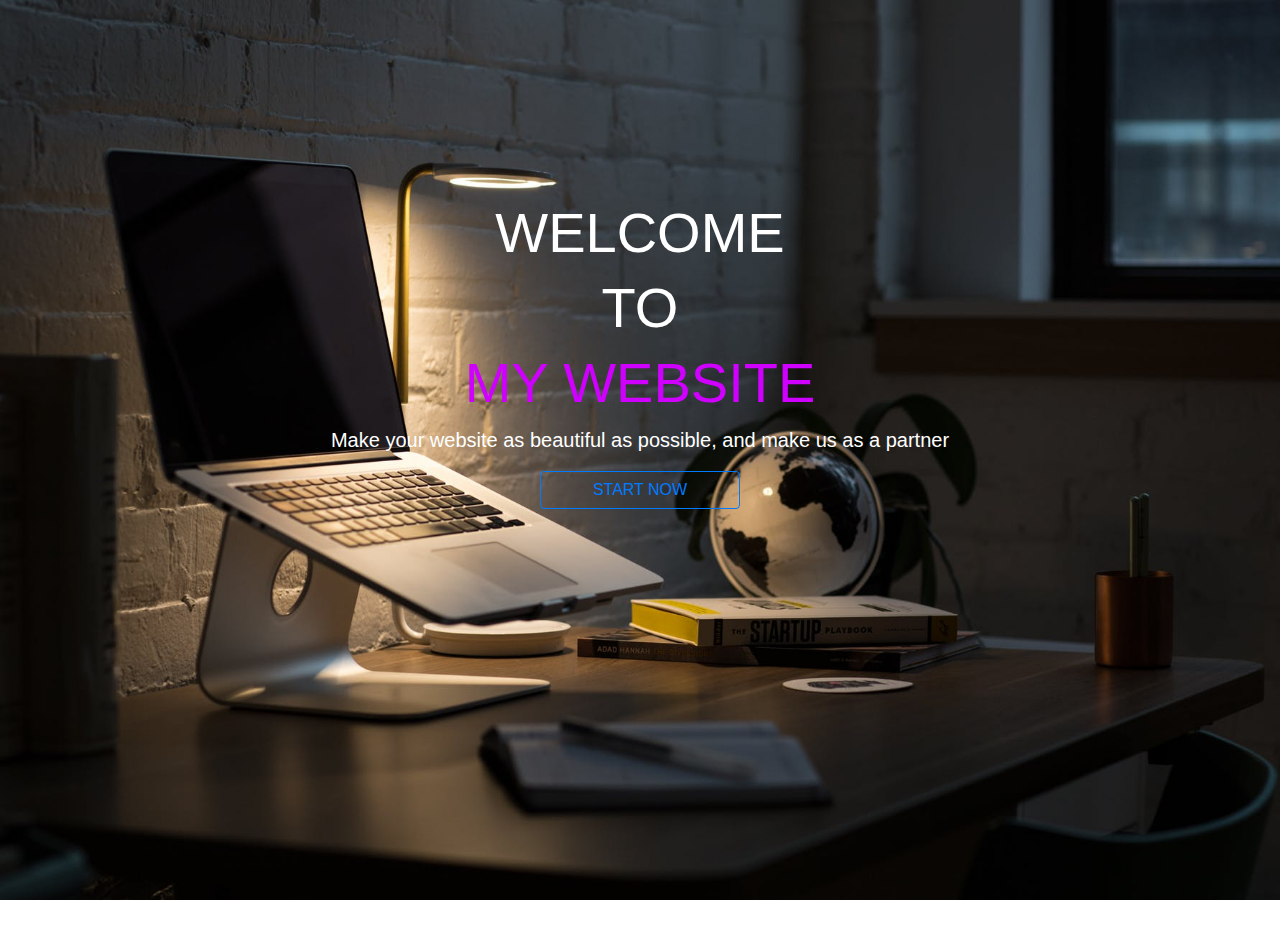
==== header.html @ 333e36c5 "membuat header" ====
<!doctype html>
<html lang="en">

<head>
  <!-- Required meta tags -->
  <meta charset="utf-8">
  <meta name="viewport" content="width=device-width, initial-scale=1, shrink-to-fit=no">

  <!-- Bootstrap CSS -->
  <link rel="stylesheet" href="https://stackpath.bootstrapcdn.com/bootstrap/4.4.1/css/bootstrap.min.css" integrity="sha384-Vkoo8x4CGsO3+Hhxv8T/Q5PaXtkKtu6ug5TOeNV6gBiFeWPGFN9MuhOf23Q9Ifjh" crossorigin="anonymous">
  <link rel="stylesheet" href="css/header.css">
  <title>Landing Page</title>
</head>

<body>

  <div class="jumbotron jumbotron-fluid" id="tron">
    <div class="container">
      <h1 class="display-4">WELCOME</h1>
      <h1 class="display-4">TO</h1>
      <h1 class="display-4" id="my">MY WEBSITE</h1>
      <p class="lead">Make your website as beautiful as possible, and make us as a partner</p>
      <button type="button" class="btn btn-outline-primary">START NOW</button>
    </div>
  </div>

  <!-- Optional JavaScript -->
  <!-- jQuery first, then Popper.js, then Bootstrap JS -->
  <script src="https://ajax.googleapis.com/ajax/libs/jquery/3.4.1/jquery.min.js"></script>
  <script src="https://cdn.jsdelivr.net/npm/popper.js@1.16.0/dist/umd/popper.min.js" integrity="sha384-Q6E9RHvbIyZFJoft+2mJbHaEWldlvI9IOYy5n3zV9zzTtmI3UksdQRVvoxMfooAo" crossorigin="anonymous"></script>
  <script src="https://stackpath.bootstrapcdn.com/bootstrap/4.4.1/js/bootstrap.min.js" integrity="sha384-wfSDF2E50Y2D1uUdj0O3uMBJnjuUD4Ih7YwaYd1iqfktj0Uod8GCExl3Og8ifwB6" crossorigin="anonymous"></script>
  <script src="js/header.js" charset=""></script>
</body>

</html>
---- css/header.css ----
#tron{
  background-image: url(../img/dur.jpeg);
  background-size: cover;
  color: white;
  text-align: center;
  justify-content: center;
  width: 100%;
  height: 100vh;
  /* display: flex; */
}

#tron .container{
  margin-top: 15vh;
}

#tron #my{
  color: #cf00ff;
}

#tron button{
  width: 200px;
  /* border-radius: 10%; */
}

  /* .container{
    width: 100%;
    height: 100vh;
    background-color: black;
  } */
/* .header{
  width: 100%;
  height: 100vh;
}

.header video{
  width: 100%;
  height: 100vh;
} */
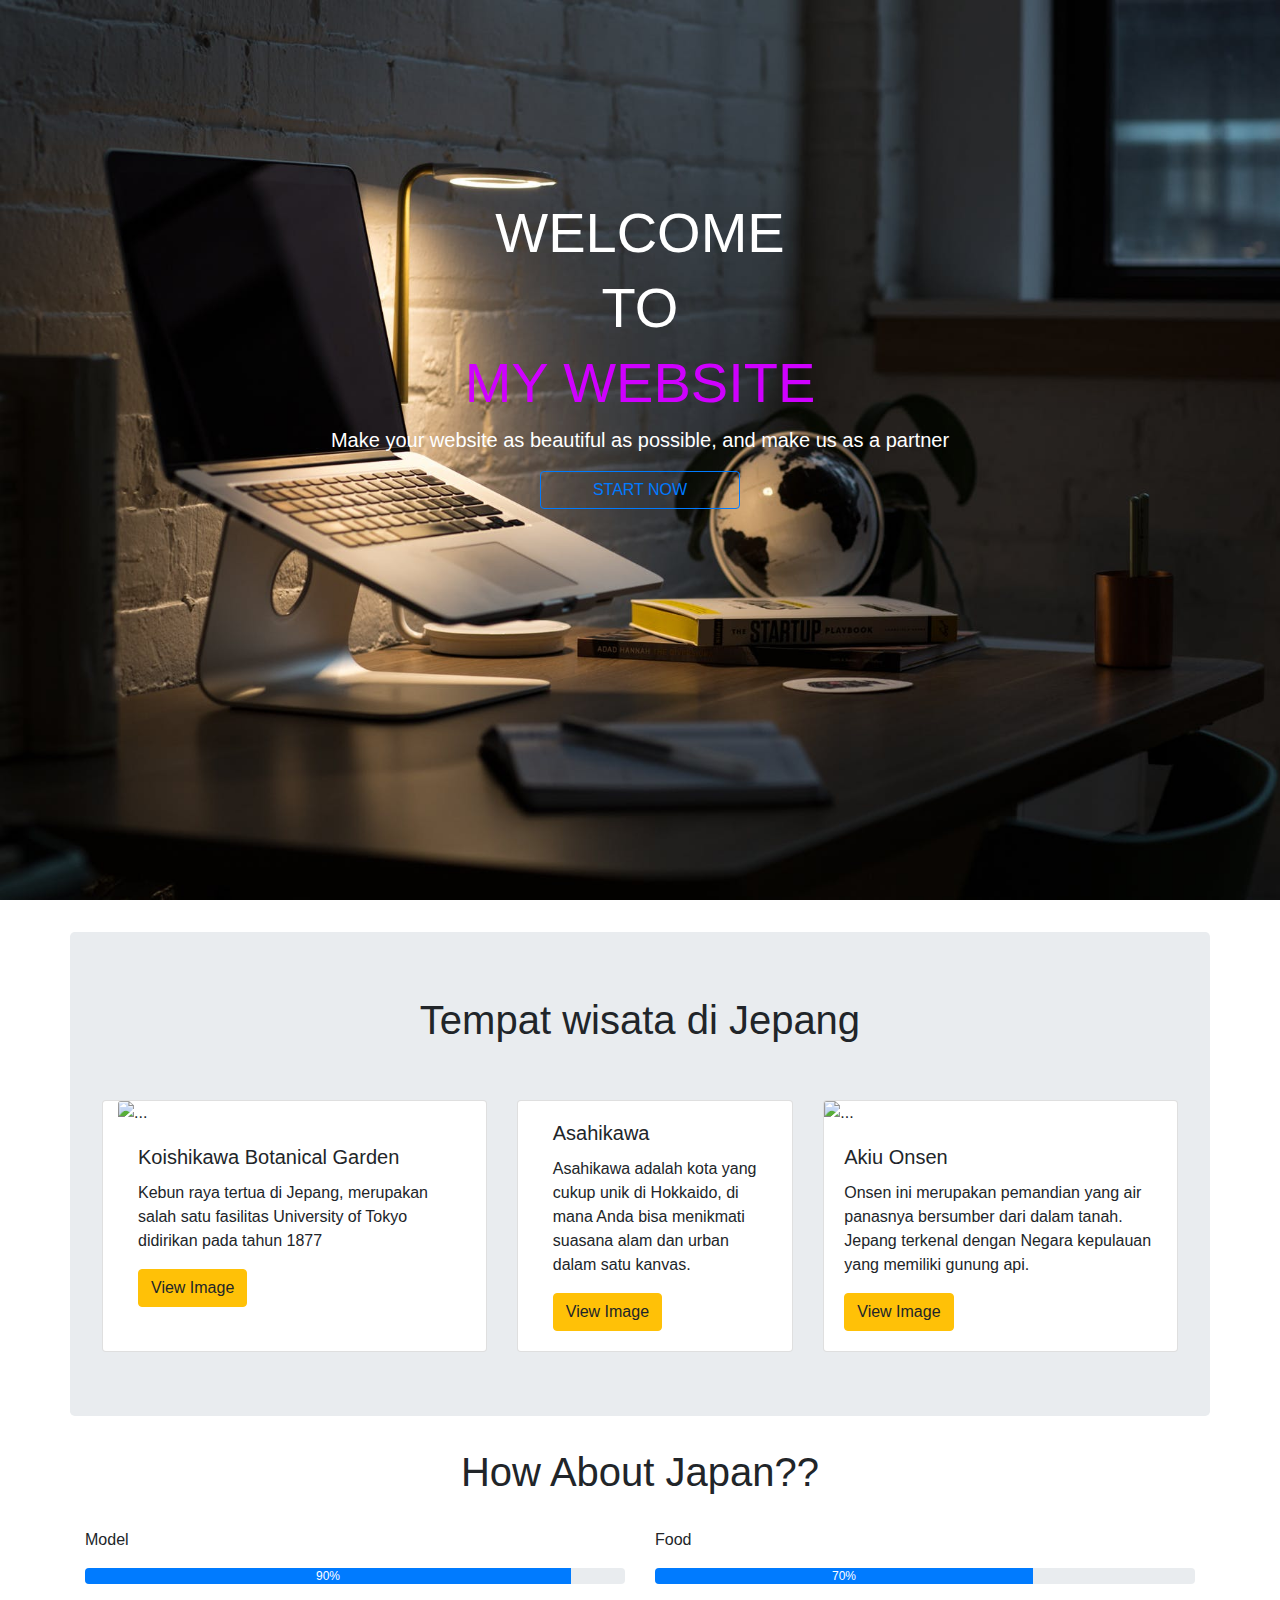
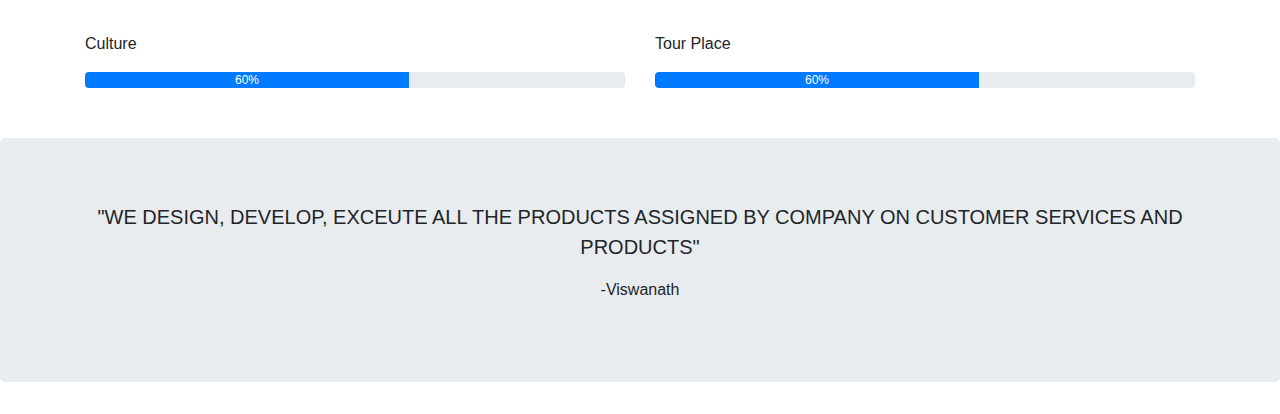
==== commit dd8d7eda: "rpihin" ====
--- a/header.html
+++ b/header.html
@@ -10,6 +10,24 @@
   <link rel="stylesheet" href="https://stackpath.bootstrapcdn.com/bootstrap/4.4.1/css/bootstrap.min.css" integrity="sha384-Vkoo8x4CGsO3+Hhxv8T/Q5PaXtkKtu6ug5TOeNV6gBiFeWPGFN9MuhOf23Q9Ifjh" crossorigin="anonymous">
   <link rel="stylesheet" href="css/header.css">
   <title>Landing Page</title>
+  <style >
+      
+      .card:hover{
+        background: grey;
+      }
+    
+      #aboutjpg{
+        display: none;
+      }
+       #jmb {
+      background-attachment: fixed;
+      background-image: url(jumbo.jpg);
+      background-size: cover;
+      margin-top: 50px;
+    }
+
+    </style>
+
 </head>
 
 <body>
@@ -24,12 +42,107 @@
     </div>
   </div>
 
+
+  <div class="container">
+      
+      <div class="row">
+        <div class="jumbotron" id="jumbo">
+          <h1 style="text-align: center;"> Tempat wisata di Jepang</h1>
+          <br><br>
+          <div class="card-deck " id="cad">
+            <div class="card col-sm-12 " >
+              <img src="https://blog.airpaz.com/wp-content/uploads/Tokyo-Koishikawa-Botanical-Garden.png" class="card-img-top" alt="..." class="jpg1">
+              <div class="card-body">
+                <h5 class="card-title"> Koishikawa Botanical Garden</h5>
+                <p>  Kebun raya tertua di Jepang, merupakan salah satu fasilitas University of Tokyo didirikan pada tahun 1877</p>
+                <button type="buton"  class="btn btn-warning d-flex" style="text-align: center; " >View Image</button>
+              </div>
+            </div>
+            <div class="card col-sm-3 " >
+              <img src="https://img.jalan2kejepang.com/uploads/2017/12/Asahikawa-Winter-Festival-Sapporo-.jpg" class="card-img-top" alt="">
+              <div class="card-body">
+                <h5 class="card-title">Asahikawa </h5>
+                <p class="card-text">Asahikawa adalah kota yang cukup unik di Hokkaido, di mana Anda bisa menikmati suasana alam dan urban dalam satu kanvas.</p>
+                <button type="buton"  class="btn btn-warning d-flex" style="text-align: center; ">View Image</button>
+              </div>
+            </div>
+            <div class="card " >
+              <img src="https://sendai-travel.jp/wp-content/uploads/2016/03/akiu2-1.jpg" class="card-img-top" alt="...">
+              <div class="card-body">
+                <h5 class="card-title">Akiu Onsen</h5>
+                <p class="card-text">Onsen ini merupakan pemandian yang air panasnya bersumber dari dalam tanah. Jepang terkenal dengan Negara kepulauan yang memiliki gunung api.</p>
+                <button type="buton"  class="btn btn-warning d-flex" style="text-align: center;" > View Image </button>
+              </div>
+            </div>
+          </div>
+        </div>
+        
+      </div>
+      <div class="row">
+        <div class="col-sm-12 col-md-12 text-center" >
+            <h1>How About Japan??</h1>
+        </div>
+      </div>
+        <div class="row">
+
+      
+      
+        
+        <div class=" col-lg-9" >
+          <img  src="https://visitjepang.id/wp-content/uploads/2018/10/Rekomendasi-Tempat-Wisata-di-Tokyo-Jepang-Yang-Wajib-Dikunjungi-833x474.png" alt="" id="gbrjpg" class="img-fluid">
+
+        </div>
+        <div class="col-sm-6 col-lg-3 " id="aboutjpg">
+          Pendidikan dasar dan menengah, serta pendidikan tinggi diperkenalkan di Jepang pada 1872 sebagai hasil Restorasi Meiji. Sejak 1947, program wajib belajar di Jepang mewajibkan setiap warga negara untuk untuk bersekolah selama 9 tahun di Sekolah Dasar dan Sekolah Menengah Pertama (dari usia 6 hingga 15 tahun). Di kalangan penduduk berusia 15 tahun ke atas, tingkat melek huruf sebesar 99%, laki-laki: 99%; perempuan: 99% (2002).
+          
+        </div>
+      </div>
+      <div class="row">
+      <div class="col-sm-6">
+        <p>Model</p>
+        <div class="progress">
+          <div class="progress-bar" role="progressbar" style="width: 90%;" aria-valuenow="25" aria-valuemin="0" aria-valuemax="100">90%</div>
+        </div>
+      </div>
+      <div class="col-sm-6">
+        <p>Food</p>
+        <div class="progress">
+          <div class="progress-bar" role="progressbar" style="width: 70%;" aria-valuenow="25" aria-valuemin="0" aria-valuemax="100">70%</div>
+        </div>
+      </div>
+    </div><br><br>
+    <div class="row">
+      <div class="col-sm-6">
+        <p>Culture</p>
+        <div class="progress">
+          <div class="progress-bar" role="progressbar" style="width: 60%;" aria-valuenow="25" aria-valuemin="0" aria-valuemax="100">60%</div>
+        </div>
+      </div>
+      <div class="col-sm-6">
+        <p>Tour Place</p>
+        <div class="progress">
+          <div class="progress-bar" role="progressbar" style="width: 60%;" aria-valuenow="25" aria-valuemin="0" aria-valuemax="100">60%</div>
+        </div>
+      </div>
+    </div>
+    </div>
+    <!-- jumbotron -->
+  <div class="jumbotron" id="jmb">
+    <div class="container text-center">
+      <p class="lead">"WE DESIGN, DEVELOP, EXCEUTE ALL THE PRODUCTS ASSIGNED BY COMPANY ON CUSTOMER SERVICES AND PRODUCTS"</p>
+      <p>-Viswanath</p>
+    </div>
+  </div>
+    
+    
+
   <!-- Optional JavaScript -->
   <!-- jQuery first, then Popper.js, then Bootstrap JS -->
   <script src="https://ajax.googleapis.com/ajax/libs/jquery/3.4.1/jquery.min.js"></script>
   <script src="https://cdn.jsdelivr.net/npm/popper.js@1.16.0/dist/umd/popper.min.js" integrity="sha384-Q6E9RHvbIyZFJoft+2mJbHaEWldlvI9IOYy5n3zV9zzTtmI3UksdQRVvoxMfooAo" crossorigin="anonymous"></script>
   <script src="https://stackpath.bootstrapcdn.com/bootstrap/4.4.1/js/bootstrap.min.js" integrity="sha384-wfSDF2E50Y2D1uUdj0O3uMBJnjuUD4Ih7YwaYd1iqfktj0Uod8GCExl3Og8ifwB6" crossorigin="anonymous"></script>
   <script src="js/header.js" charset=""></script>
+  <script src="index.js"></script>
 </body>
 
 </html>
